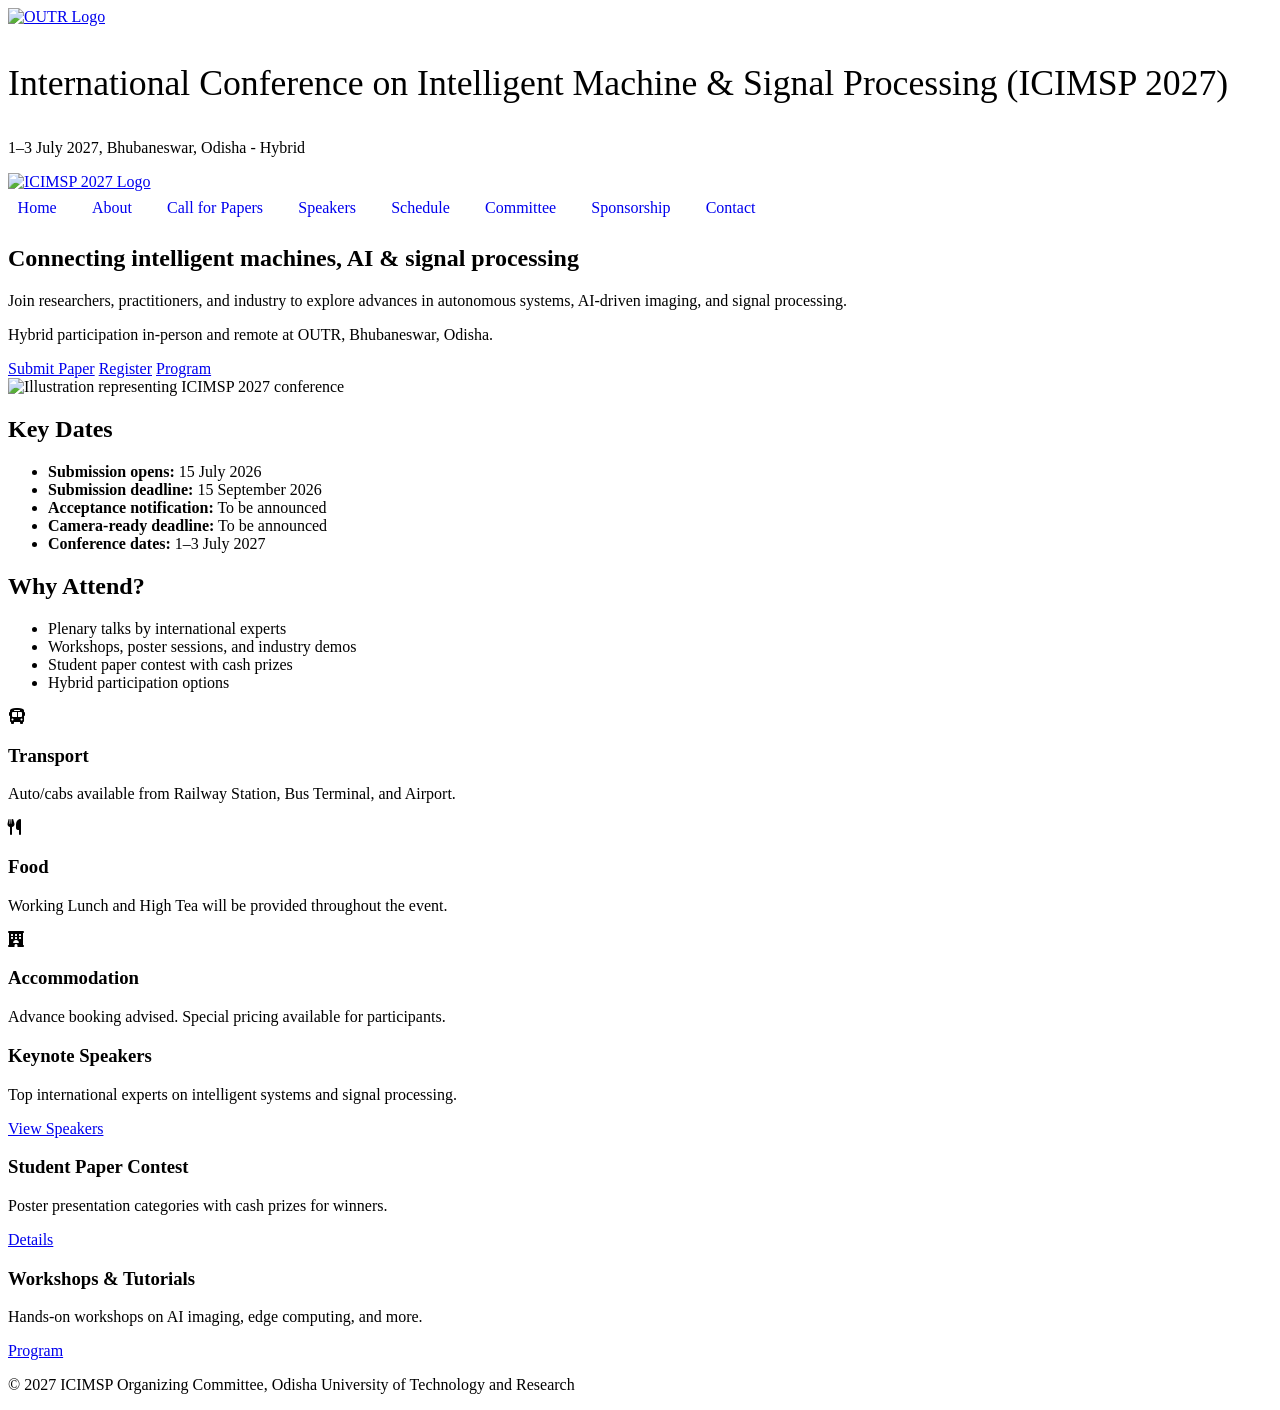
==== index.html @ 488ee4b3 "initial page" ====
<!DOCTYPE html>
<html lang="en">
<head>
<meta charset="utf-8" />
<meta name="viewport" content="width=device-width, initial-scale=1" />
<title>ICIMSP 2027 - International Conference on Intelligent Machine & Signal Processing</title>
<link rel="stylesheet" href="css/main.css" />
<link rel="stylesheet" href="https://cdnjs.cloudflare.com/ajax/libs/font-awesome/6.5.0/css/all.min.css" />

<!-- Small dropdown styles so the Committee menu shows Organizing / Advisory links -->
<style>
/* Basic dropdown nav — move to main.css if you prefer */
.main-nav { list-style: none; margin: 0; padding: 0; display: flex; gap: 1rem; align-items: center; }
.main-nav li { position: relative; }
.main-nav a { text-decoration: none; padding: 0.5rem 0.6rem; display: inline-block; }

.main-nav .dropdown > a::after {
  content: " ▾";
  font-size: 0.9em;
  margin-left: 0.25rem;
}

/* hide submenu by default */
.main-nav .submenu {
  display: none;
  position: absolute;
  left: 0;
  top: calc(100% + 0.2rem);
  background: white;
  border: 1px solid #ddd;
  list-style: none;
  padding: 0.4rem 0;
  min-width: 220px;
  box-shadow: 0 6px 18px rgba(0,0,0,0.06);
  z-index: 10;
}

/* submenu items */
.main-nav .submenu li a {
  display: block;
  padding: 0.45rem 0.8rem;
  white-space: nowrap;
}

/* show submenu on hover/focus */
.main-nav .dropdown:hover .submenu,
.main-nav .dropdown:focus-within .submenu {
  display: block;
}

/* small mobile friendly tweak: allow submenu to flow in document if viewport too narrow */
@media (max-width: 700px) {
  .main-nav { flex-direction: column; align-items: stretch; }
  .main-nav .submenu { position: static; border: none; box-shadow: none; }
}
</style>
</head>
<body>
<header>
  <div class="header-inner">
    <div class="logo-left">
      <a href="index.html" aria-label="OUTR home">
        <img src="images/outr-logo.png" alt="OUTR Logo" class="logo-large" />
      </a>
    </div>
    <div class="header-center">
      
      <p style="font-size:2.23rem;font-weight:500;">International Conference on Intelligent Machine & Signal Processing (ICIMSP 2027) </p>
      <p>1–3 July 2027, Bhubaneswar, Odisha - Hybrid</p>
    </div>
    <div class="logo-right">
      <a href="index.html" aria-label="ICIMSP 2027 home">
        <img src="images/ICIMSP.png" alt="ICIMSP 2027 Logo" class="logo-large" />
      </a>
    </div>
  </div>


  <nav aria-label="Main navigation">
    <ul class="main-nav">
      <li><a href="index.html">Home</a></li>
      <li><a href="about.html">About</a></li>
      <li><a href="call-for-papers.html">Call for Papers</a></li>
      <li><a href="speakers.html">Speakers</a></li>
      <li><a href="schedule.html">Schedule</a></li>
      <li><a href="committee.html">Committee</a></li>
      <li><a href="sponsorship.html">Sponsorship</a></li>
      <li><a href="contact.html">Contact</a></li>
    </ul>
  </nav>
</header>

<main>
  <!-- Hero section is efficiently spaced and matches CSS proportions -->
  <section class="hero" aria-label="Introduction">
    <div class="container">
      <div class="hero-text">
        <h2>Connecting intelligent machines, AI & signal processing</h2>
        <p>Join researchers, practitioners, and industry to explore advances in autonomous systems, AI-driven imaging, and signal processing.</p>
        <p>Hybrid participation in-person and remote at OUTR, Bhubaneswar, Odisha.</p>
        <div class="hero-buttons">
          <a href="call-for-papers.html" class="btn">Submit Paper</a>
          <a href="registration.html" class="btn secondary">Register</a>
          <a href="schedule.html" class="btn tertiary">Program</a>
        </div>
      </div>
      <div class="hero-image" aria-hidden="true">
        <img src="images/hero-figure.png" alt="Illustration representing ICIMSP 2027 conference" style="max-width:340px;" />
      </div>
    </div>
  </section>

  <!-- Key dates and reasons, optimized for new grid and container -->
  <section class="key-dates" aria-label="Key dates and reasons to attend">
    <div class="container grid-two-columns">
      <div>
        <h2>Key Dates</h2>
        <ul>
          <li><strong>Submission opens:</strong> 15 July 2026</li>
          <li><strong>Submission deadline:</strong> 15 September 2026</li>
          <li><strong>Acceptance notification:</strong> To be announced</li>
          <li><strong>Camera-ready deadline:</strong> To be announced</li>
          <li><strong>Conference dates:</strong> 1–3 July 2027</li>
        </ul>
      </div>
      <div>
        <h2>Why Attend?</h2>
        <ul>
          <li>Plenary talks by international experts</li>
          <li>Workshops, poster sessions, and industry demos</li>
          <li>Student paper contest with cash prizes</li>
          <li>Hybrid participation options</li>
        </ul>
      </div>
    </div>
  </section>

  <!-- Venue info now more compact with grid-four-cards -->
  <section class="venue-info" aria-label="Visitor information and venue">
    <div class="container grid-three-cards">
      <article class="info-card">
        <i class="fas fa-bus" aria-hidden="true"></i>
        <h3>Transport</h3>
        <p>Auto/cabs available from Railway Station, Bus Terminal, and Airport.</p>
      </article>
      <article class="info-card">
        <i class="fas fa-utensils" aria-hidden="true"></i>
        <h3>Food</h3>
        <p>Working Lunch and High Tea will be provided throughout the event.</p>
      </article>
      <article class="info-card">
        <i class="fas fa-hotel" aria-hidden="true"></i>
        <h3>Accommodation</h3>
        <p>Advance booking advised. Special pricing available for participants.</p>
      </article>
    </div>
  </section>

  <!-- Featured highlights with adjusted grid and card content -->
  <section class="featured" aria-label="Featured highlights">
    <div class="container grid-three-cards">
      <article class="card">
        <h3>Keynote Speakers</h3>
        <p>Top international experts on intelligent systems and signal processing.</p>
        <a href="speakers.html">View Speakers</a>
      </article>
      <article class="card">
        <h3>Student Paper Contest</h3>
        <p>Poster presentation categories with cash prizes for winners.</p>
        <a href="call-for-papers.html">Details</a>
      </article>
      <article class="card">
        <h3>Workshops & Tutorials</h3>
        <p>Hands-on workshops on AI imaging, edge computing, and more.</p>
        <a href="schedule.html">Program</a>
      </article>
    </div>
  </section>
</main>

<footer>
  <p>© 2027 ICIMSP Organizing Committee, Odisha University of Technology and Research</p>
</footer>
</body>
</html>
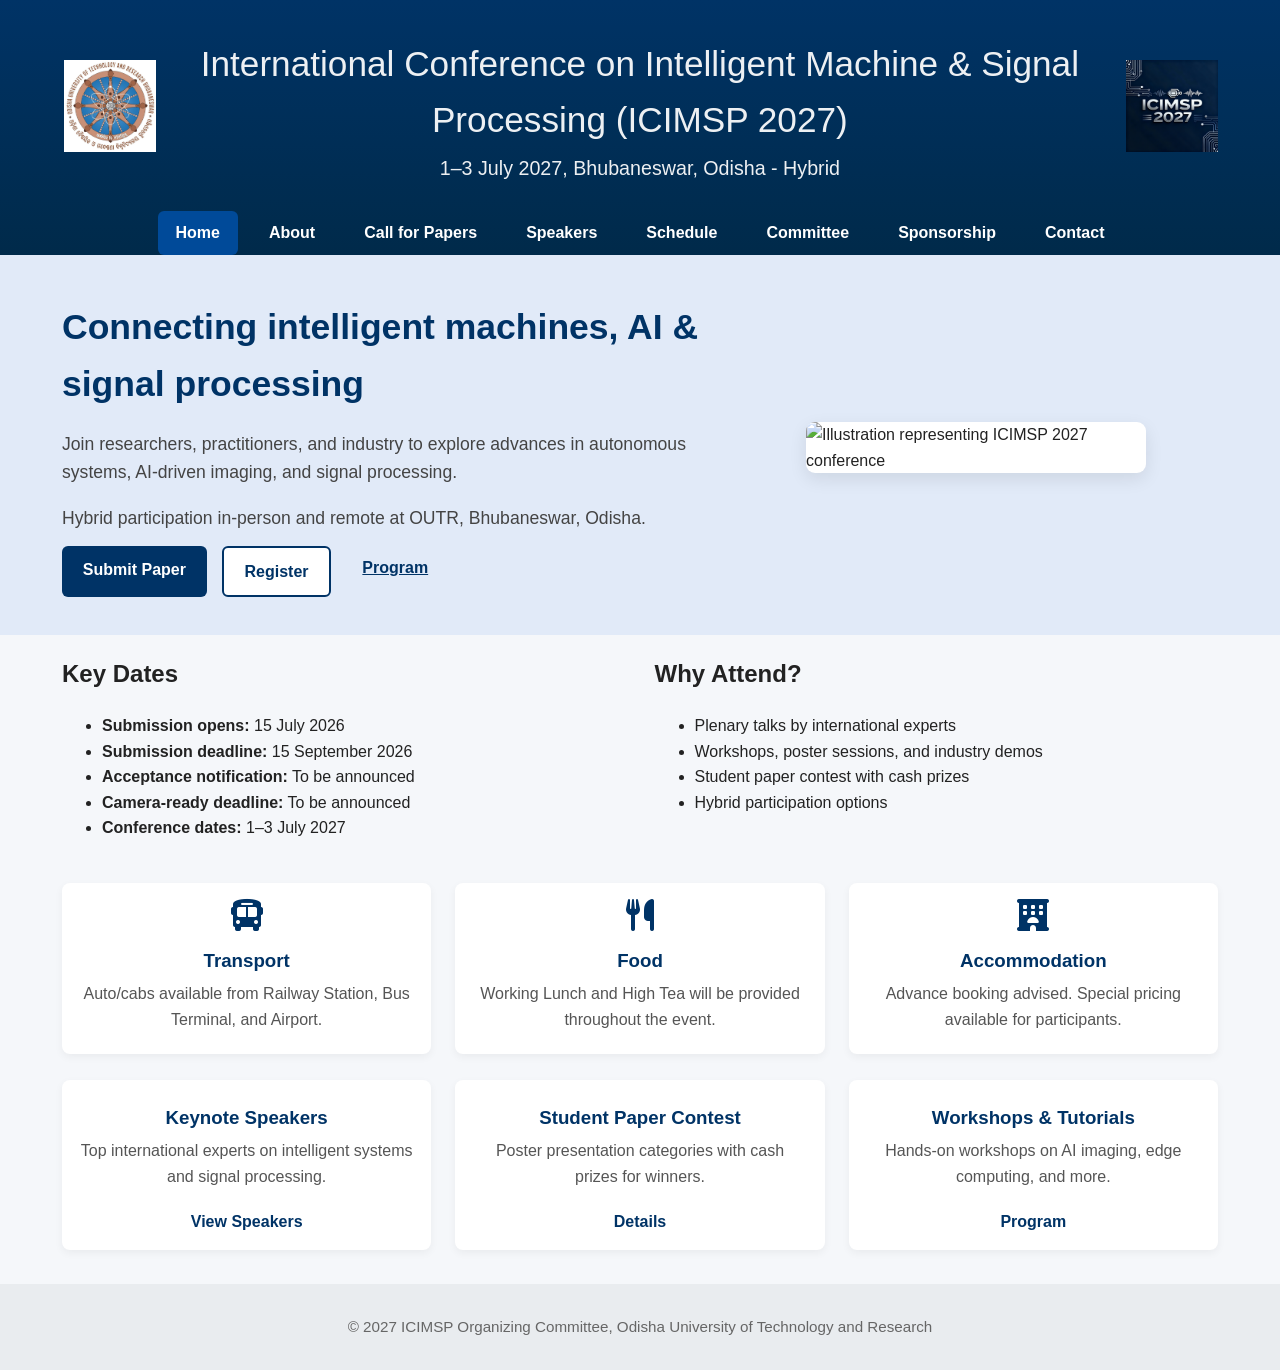
==== commit aecfa255: "Add files via upload" ====
--- a/index.html
+++ b/index.html
@@ -6,54 +6,6 @@
 <title>ICIMSP 2027 - International Conference on Intelligent Machine & Signal Processing</title>
 <link rel="stylesheet" href="css/main.css" />
 <link rel="stylesheet" href="https://cdnjs.cloudflare.com/ajax/libs/font-awesome/6.5.0/css/all.min.css" />
-
-<!-- Small dropdown styles so the Committee menu shows Organizing / Advisory links -->
-<style>
-/* Basic dropdown nav — move to main.css if you prefer */
-.main-nav { list-style: none; margin: 0; padding: 0; display: flex; gap: 1rem; align-items: center; }
-.main-nav li { position: relative; }
-.main-nav a { text-decoration: none; padding: 0.5rem 0.6rem; display: inline-block; }
-
-.main-nav .dropdown > a::after {
-  content: " ▾";
-  font-size: 0.9em;
-  margin-left: 0.25rem;
-}
-
-/* hide submenu by default */
-.main-nav .submenu {
-  display: none;
-  position: absolute;
-  left: 0;
-  top: calc(100% + 0.2rem);
-  background: white;
-  border: 1px solid #ddd;
-  list-style: none;
-  padding: 0.4rem 0;
-  min-width: 220px;
-  box-shadow: 0 6px 18px rgba(0,0,0,0.06);
-  z-index: 10;
-}
-
-/* submenu items */
-.main-nav .submenu li a {
-  display: block;
-  padding: 0.45rem 0.8rem;
-  white-space: nowrap;
-}
-
-/* show submenu on hover/focus */
-.main-nav .dropdown:hover .submenu,
-.main-nav .dropdown:focus-within .submenu {
-  display: block;
-}
-
-/* small mobile friendly tweak: allow submenu to flow in document if viewport too narrow */
-@media (max-width: 700px) {
-  .main-nav { flex-direction: column; align-items: stretch; }
-  .main-nav .submenu { position: static; border: none; box-shadow: none; }
-}
-</style>
 </head>
 <body>
 <header>
@@ -64,8 +16,9 @@
       </a>
     </div>
     <div class="header-center">
-      
-      <p style="font-size:2.23rem;font-weight:500;">International Conference on Intelligent Machine & Signal Processing (ICIMSP 2027) </p>
+      <p style="font-size:2.2rem;font-weight:500;">
+        International Conference on Intelligent Machine & Signal Processing (ICIMSP 2027)
+      </p>
       <p>1–3 July 2027, Bhubaneswar, Odisha - Hybrid</p>
     </div>
     <div class="logo-right">
@@ -75,10 +28,9 @@
     </div>
   </div>
 
-
   <nav aria-label="Main navigation">
     <ul class="main-nav">
-      <li><a href="index.html">Home</a></li>
+      <li><a href="index.html" class="active">Home</a></li>
       <li><a href="about.html">About</a></li>
       <li><a href="call-for-papers.html">Call for Papers</a></li>
       <li><a href="speakers.html">Speakers</a></li>
@@ -91,13 +43,17 @@
 </header>
 
 <main>
-  <!-- Hero section is efficiently spaced and matches CSS proportions -->
   <section class="hero" aria-label="Introduction">
     <div class="container">
       <div class="hero-text">
-        <h2>Connecting intelligent machines, AI & signal processing</h2>
-        <p>Join researchers, practitioners, and industry to explore advances in autonomous systems, AI-driven imaging, and signal processing.</p>
-        <p>Hybrid participation in-person and remote at OUTR, Bhubaneswar, Odisha.</p>
+        <h2>Connecting intelligent machines, AI &amp; signal processing</h2>  <!-- Changed to h2 -->
+        <p>
+          Join researchers, practitioners, and industry to explore advances in autonomous systems,
+          AI-driven imaging, and signal processing.
+        </p>
+        <p>
+          Hybrid participation in-person and remote at OUTR, Bhubaneswar, Odisha.
+        </p>
         <div class="hero-buttons">
           <a href="call-for-papers.html" class="btn">Submit Paper</a>
           <a href="registration.html" class="btn secondary">Register</a>
@@ -105,12 +61,11 @@
         </div>
       </div>
       <div class="hero-image" aria-hidden="true">
-        <img src="images/hero-figure.png" alt="Illustration representing ICIMSP 2027 conference" style="max-width:340px;" />
+        <img src="images/hero-figure.png" alt="Illustration representing ICIMSP 2027 conference" />
       </div>
     </div>
   </section>
 
-  <!-- Key dates and reasons, optimized for new grid and container -->
   <section class="key-dates" aria-label="Key dates and reasons to attend">
     <div class="container grid-two-columns">
       <div>
@@ -135,7 +90,6 @@
     </div>
   </section>
 
-  <!-- Venue info now more compact with grid-four-cards -->
   <section class="venue-info" aria-label="Visitor information and venue">
     <div class="container grid-three-cards">
       <article class="info-card">
@@ -156,7 +110,6 @@
     </div>
   </section>
 
-  <!-- Featured highlights with adjusted grid and card content -->
   <section class="featured" aria-label="Featured highlights">
     <div class="container grid-three-cards">
       <article class="card">
@@ -170,7 +123,7 @@
         <a href="call-for-papers.html">Details</a>
       </article>
       <article class="card">
-        <h3>Workshops & Tutorials</h3>
+        <h3>Workshops &amp; Tutorials</h3>
         <p>Hands-on workshops on AI imaging, edge computing, and more.</p>
         <a href="schedule.html">Program</a>
       </article>
@@ -179,7 +132,7 @@
 </main>
 
 <footer>
-  <p>© 2027 ICIMSP Organizing Committee, Odisha University of Technology and Research</p>
+  <p>&copy; 2027 ICIMSP Organizing Committee, Odisha University of Technology and Research</p>
 </footer>
 </body>
-</html>
+</html>
--- a/css/main.css
+++ b/css/main.css
@@ -0,0 +1,511 @@
+/* ========================================================
+   ICIMSP 2027 - Conference Website Responsive CSS
+======================================================== */
+
+/* ---------- Reset & Base Styles ---------- */
+*,
+*::before,
+*::after { box-sizing: border-box; }
+
+html, body {
+  height: 100%;
+  margin: 0;
+  font-family: -apple-system, BlinkMacSystemFont, "Segoe UI", Roboto, "Helvetica Neue", Arial, sans-serif;
+  background: #f5f7fa;
+  color: #222;
+  line-height: 1.6;
+  font-size: 16px;
+}
+
+/* Full width containers for main sections */
+body > header, .hero, body > footer {
+  width: 100vw;
+  margin-left: calc(-50vw + 50%);
+  margin-right: calc(-50vw + 50%);
+}
+
+/* ---------- Utility Container ---------- */
+.container {
+  width: 100%;
+  max-width: 1200px;
+  margin: 0 auto;
+  padding: 0 22px;
+  box-sizing: border-box;
+}
+
+/* ---------- Header & Navigation ---------- */
+header {
+  background: linear-gradient(180deg, #003366, #002a4a);
+  color: #fff;
+  padding: 24px 0 0 0;
+  box-shadow: 0 2px 8px rgba(0,0,0,0.08);
+  text-align: center;
+}
+.header-inner {
+  display: flex;
+  justify-content: space-between;
+  align-items: center;
+  flex-wrap: wrap;
+  max-width: 1200px;
+  margin: 0 auto;
+  padding: 0 22px;
+}
+.logo-left img.logo-large { height: 92px; margin-left: 2px; }
+.logo-right img.logo-large { height: 92px; margin-left: 2px; }
+.header-center { flex: 2 1 340px; min-width: 330px; padding: 8px 0; }
+.header-center h1 {
+  margin: 0 0 2px 0;
+  font-size: 2.1rem;
+  font-weight: 700;
+  letter-spacing: 1.2px;
+}
+.header-center p {
+  font-size: 1.23rem;
+  font-weight: 500;
+  margin: 4px 0;
+  opacity: 0.93;
+}
+
+/* ---------- Navigation Menu ---------- */
+nav[aria-label="Main navigation"] { margin-top: 15px; }
+.main-nav {
+  display: flex;
+  justify-content: center;
+  list-style: none;
+  gap: 13px;
+  margin: 0;
+  padding: 0;
+  flex-wrap: wrap;
+}
+.main-nav a {
+  color: #fff;
+  background: transparent;
+  text-decoration: none;
+  font-weight: 600;
+  padding: 9px 18px;
+  border-radius: 6px;
+  display: inline-block;
+  transition: background 0.2s, color 0.2s;
+}
+.main-nav a.active, .main-nav a:hover, .main-nav a:focus {
+  background: #004a99;
+  outline: none;
+}
+
+/* ---------- Dropdown / Submenu Styles (for Committee menu) ---------- */
+/* Mark dropdown parent */
+.main-nav .dropdown { position: relative; }
+
+/* Add caret indicator for dropdown parents */
+.main-nav .dropdown > a::after {
+  content: " ▾";
+  font-size: 0.9em;
+  margin-left: 0.25rem;
+}
+
+/* Submenu container */
+.main-nav .submenu {
+  display: none;
+  position: absolute;
+  left: 0;
+  top: calc(100% + 0.2rem);
+  background: #ffffff;
+  border: 1px solid #ddd;
+  list-style: none;
+  padding: 0.25rem 0;
+  min-width: 220px;
+  box-shadow: 0 6px 18px rgba(0,0,0,0.06);
+  z-index: 10;
+  border-radius: 6px;
+}
+
+/* Submenu items */
+.main-nav .submenu li { margin: 0; }
+.main-nav .submenu li a {
+  display: block;
+  padding: 0.45rem 0.8rem;
+  white-space: nowrap;
+  color: #003366;
+  font-weight: 600;
+  background: transparent;
+  text-decoration: none;
+}
+
+/* Hover / focus states for submenu links */
+.main-nav .submenu li a:hover,
+.main-nav .submenu li a:focus {
+  background: #f1f7ff;
+  outline: none;
+}
+
+/* Show submenu on hover/focus for desktop */
+.main-nav .dropdown:hover .submenu,
+.main-nav .dropdown:focus-within .submenu {
+  display: block;
+}
+
+/* Ensure keyboard users can see focus */
+.main-nav .dropdown:focus-within > a {
+  background: #004a99;
+}
+
+/* Mobile / narrow screens: let submenu flow in-document */
+@media (max-width: 700px) {
+  .main-nav { flex-direction: column; align-items: stretch; }
+  .main-nav .submenu {
+    position: static;
+    border: none;
+    box-shadow: none;
+    display: none; /* keep collapsed by default on small screen */
+    padding-left: 1rem;
+  }
+  /* Simple reveal when parent has .open (JS can toggle this), fallback for keyboard: show on focus-within */
+  .main-nav .dropdown.open .submenu,
+  .main-nav .dropdown:focus-within .submenu {
+    display: block;
+  }
+  /* make submenu links match nav style on mobile */
+  .main-nav .submenu li a {
+    color: #fff;
+    padding-left: 1.6rem;
+    background: transparent;
+    font-weight: 600;
+  }
+  .main-nav .submenu li a:hover,
+  .main-nav .submenu li a:focus {
+    background: rgba(255,255,255,0.06);
+  }
+}
+
+/* ---------- Hero Section ---------- */
+.hero {
+  background: #e1eaf8;
+  padding: 44px 0 38px 0;
+}
+.hero .container {
+  display: flex;
+  flex-wrap: wrap;
+  gap: 28px;
+  align-items: center;
+  justify-content: space-between;
+}
+.hero-text { flex: 1 1 410px; min-width: 300px; }
+.hero-text h2 {
+  font-size: 2.22rem;
+  color: #003366;
+  margin: 0 0 14px 0;
+  font-weight: 700;
+}
+.hero-text p { font-size: 1.10rem; color: #444; margin-bottom: 0.9rem; }
+.hero-buttons { display: flex; gap: 15px; margin-top: 10px; }
+.btn {
+  background: #003366;
+  color: #fff;
+  border: none;
+  border-radius: 6px;
+  padding: 0.65rem 1.3rem;
+  font-weight: 600;
+  font-size: 1rem;
+  cursor: pointer;
+  text-align: center;
+  text-decoration: none;
+  transition: background 0.2s;
+}
+.btn.secondary { background: #fff; color: #003366; border: 2px solid #003366; }
+.btn.tertiary { background: transparent; color: #003366; border: none; text-decoration: underline; font-size: 1rem; padding: 0.56rem 1rem; }
+
+/* ---------- Hero Image ---------- */
+.hero-image {
+  flex: 1 1 250px;
+  min-width: 200px;
+  display: flex;
+  align-items: center;
+  justify-content: center;
+}
+.hero-image img {
+  max-width: 340px;
+  border-radius: 9px;
+  box-shadow: 0 6px 18px rgba(0,0,0,0.09);
+  background: #fff;
+  padding: 0;
+}
+
+/* ---------- Section Grids ---------- */
+.grid-two-columns, .key-dates .container {
+  display: grid;
+  grid-template-columns: repeat(auto-fit, minmax(260px, 1fr));
+  gap: 29px;
+}
+.grid-three-cards {
+  display: grid;
+  grid-template-columns: repeat(auto-fit, minmax(210px, 1fr));
+  gap: 24px;
+  margin-top: 26px;
+}
+.grid-four-cards {
+  display: grid;
+  grid-template-columns: repeat(auto-fit, minmax(170px, 1fr));
+  gap: 17px;
+  margin: 1.4rem 0;
+}
+
+/* ---------- Cards & Info Blocks ---------- */
+.card, .info-card {
+  background: #fff;
+  border-radius: 8px;
+  padding: 1rem 1.1rem;
+  box-shadow: 0 3px 8px rgba(0,0,0,0.05);
+  text-align: center;
+}
+.info-card i { font-size: 2rem; color: #003366; margin-bottom: 0.5rem; }
+.card h3, .info-card h3 { margin: 0.45rem 0 0.34rem 0; color: #003366; font-weight: 700; }
+.card p, .info-card p { margin: 0.32rem 0 0.32rem 0; font-size: 1rem; color: #555; }
+.card a { color: #003366; font-weight: 600; text-decoration: none; margin-top: 14px; display: inline-block; transition: color 0.2s; }
+.card a:hover, .card a:focus { text-decoration: underline; outline: none; }
+
+/* ---------- Schedule Table ---------- */
+.schedule-table {
+  width: 100%;
+  border-collapse: collapse;
+  margin-top: 10px;
+}
+.schedule-table th, .schedule-table td {
+  padding: 8px 10px;
+  border-bottom: 1px solid #eee;
+  vertical-align: top;
+  text-align: left;
+}
+.schedule-table th { background: #f7fafc; color: #003057; font-weight: 700; }
+
+/* ---------- Schedule Tabs ---------- */
+.schedule-controls {
+  display: flex;
+  gap: 13px;
+  align-items: center;
+  flex-wrap: wrap;
+  margin-bottom: 11px;
+}
+.tab-btn {
+  background: #fff;
+  border: 1px solid #d7dbe0;
+  padding: 7px 14px;
+  border-radius: 8px;
+  cursor: pointer;
+  font-weight: 600;
+  transition: background 0.2s, border-color 0.2s;
+}
+.tab-btn[aria-selected="true"] {
+  background: #003366;
+  color: #fff;
+  border-color: #003366;
+}
+
+/* ---------- About Page Layout ---------- */
+.about-layout {
+  display: grid;
+  grid-template-columns: 155px 1fr;
+  gap: 15px;
+  margin: 1.3rem 0;
+  align-items: start;
+}
+@media (max-width: 700px) {
+  .about-layout { grid-template-columns: 1fr; gap: 12px; }
+}
+.about-aside {
+  background: #fff;
+  border-radius: 8px;
+  box-shadow: 0 2px 7px rgba(0,0,0,0.07);
+  padding: 0.55rem 0.36rem;
+  text-align: center;
+}
+.about-aside img {
+  width: 68px;
+  height: auto;
+  border-radius: 8px;
+  margin-bottom: 0.5rem;
+  box-shadow: 0 1px 4px rgba(0,0,0,0.06);
+}
+.quick-facts h3 { font-size: 1.05rem; margin-bottom: 0.43rem; }
+.quick-facts ul {
+  list-style-type: none;
+  padding: 0;
+  margin: 0;
+}
+.quick-facts ul li { margin: 0.05em 0; font-size: 0.96rem; }
+.about-aside figure img {
+  width: 100%;
+  border-radius: 8px;
+  margin-bottom: 0.46rem;
+}
+.about-aside figcaption {
+  font-size: 0.81rem;
+  color: #555;
+  margin-bottom: 0.33rem;
+}
+.about-main section, .about-main h2, .about-main h3 {
+  margin-bottom: 0.8rem;
+}
+.conference-topics { margin-top: 0.95rem; }
+
+/* ---------- Forms ---------- */
+form { display: flex; flex-direction: column; gap: 1rem; }
+label { font-weight: 600; }
+input[type="text"], input[type="email"], textarea {
+  font-size: 1rem; padding: 7px 10px; border: 1px solid #bbb; border-radius: 6px; resize: vertical;
+}
+textarea { min-height: 90px; }
+input[type="text"]:focus, input[type="email"]:focus, textarea:focus {
+  outline: none; border-color: #003366; box-shadow: 0 0 5px rgba(0,51,102,0.21);
+}
+button[type="submit"] { max-width: 160px; cursor: pointer; }
+
+/* ---------- Footer ---------- */
+footer {
+  text-align: center;
+  padding: 1rem 7px;
+  font-size: 0.95rem;
+  color: #666;
+  background: #e9ecef;
+  margin-top: 2.1rem;
+}
+
+/* ---------- Responsive Adjustments ---------- */
+@media (max-width: 1250px) {
+  .header-inner, .container { padding-left: 8px; padding-right: 8px; }
+  .about-layout { grid-template-columns: 1fr; }
+}
+@media (max-width: 760px) {
+  .header-inner { flex-direction: column; text-align: center; gap: 11px; }
+  .hero .container { flex-direction: column; align-items: stretch; gap: 14px; }
+  .main-nav { gap: 5px; }
+  .about-layout, .grid-two-columns, .grid-three-cards, .grid-four-cards {
+    grid-template-columns: 1fr; gap: 12px;
+  }
+}
+@media (max-width: 480px) {
+  .main-nav a { padding: 5px 7px; font-size: 0.89rem; }
+  .header-center h1 { font-size: 1.09rem; }
+}
+
+/* ---------- committee-grid ---------- */
+
+.committee-grid {
+  display: grid;
+  grid-template-columns: repeat(3, 1fr);
+  gap: 28px;
+  margin: 2rem 0;
+}
+.committee-col ul {
+  margin: 0 0 2rem 0;
+  padding-left: 1.2em;
+}
+.committee-col h2 {
+  font-size: 1.07rem;
+  color: #004a99;
+  margin: 1.2em 0 0.5em 0;
+}
+@media (max-width: 900px) {
+  .committee-grid {
+    grid-template-columns: 1fr;
+    gap: 20px;
+  }
+}
+
+/* ---------- contact-grid  ---------- */
+.contact-grid {
+  display: grid;
+  grid-template-columns: repeat(3, 1fr);
+  gap: 28px;
+  margin: 2rem 0;
+}
+.contact-col {
+  background: #fff;
+  border-radius: 8px;
+  padding: 1.2rem 1rem;
+  box-shadow: 0 2px 10px rgba(0,0,0,0.05);
+}
+
+.contact-col ul {
+  padding-left: 1em;
+  margin-bottom: 1.2rem;
+}
+.contact-col h2 {
+  font-size: 1.1rem;
+  color: #003366;
+  margin: 1.2em 0 0.7em 0;
+}
+@media (max-width: 900px) {
+  .contact-grid { grid-template-columns: 1fr; gap: 16px; }
+}
+.map-responsive iframe {
+  width: 100%;
+  min-height: 160px;
+  border: 0;
+  border-radius: 8px;
+}
+
+
+ /* ---------- speaker grid ---------- */
+.card-grid {
+  display: grid;
+  grid-template-columns: repeat(3, 1fr);
+  gap: 24px;
+}
+@media (max-width: 900px) {
+  .card-grid { grid-template-columns: 1fr; gap: 18px; }
+}
+.card img {
+  width: 100%;
+  max-height: 210px;
+  object-fit: cover;
+  border-radius: 8px;
+}
+
+/* ---------- Conference Tracks grid ---------- */
+.cfp-grid {
+  display: grid;
+  grid-template-columns: repeat(3, 1fr);
+  gap: 28px;
+  margin-bottom: 2.3rem;
+}
+.cfp-col {
+  min-width: 0;
+  background: #fff;
+  border-radius: 8px;
+  padding: 0.9rem 0.7rem;
+  box-shadow: 0 2px 8px rgba(0,0,0,0.05);
+}
+.cfp-col .card, .cfp-col .form-card {
+  margin-bottom: 18px;
+}
+.cfp-col details {
+  margin-bottom: 9px;
+}
+@media (max-width: 900px) {
+  .cfp-grid { grid-template-columns: 1fr; gap: 20px; }
+}
+/* Committee photo cards */
+.committee-card {
+  display: flex;
+  align-items: flex-start;
+  gap: 14px;
+  margin-bottom: 14px;
+}
+
+.committee-card img {
+  width: 85px;
+  height: 95px;
+  object-fit: cover;
+  border-radius: 6px;
+  background: #ddd;
+}
+
+.committee-card .info {
+  flex: 1;
+  font-size: 0.97rem;
+}
+
+.committee-card .info strong {
+  color: #003366;
+  font-size: 1rem;
+}
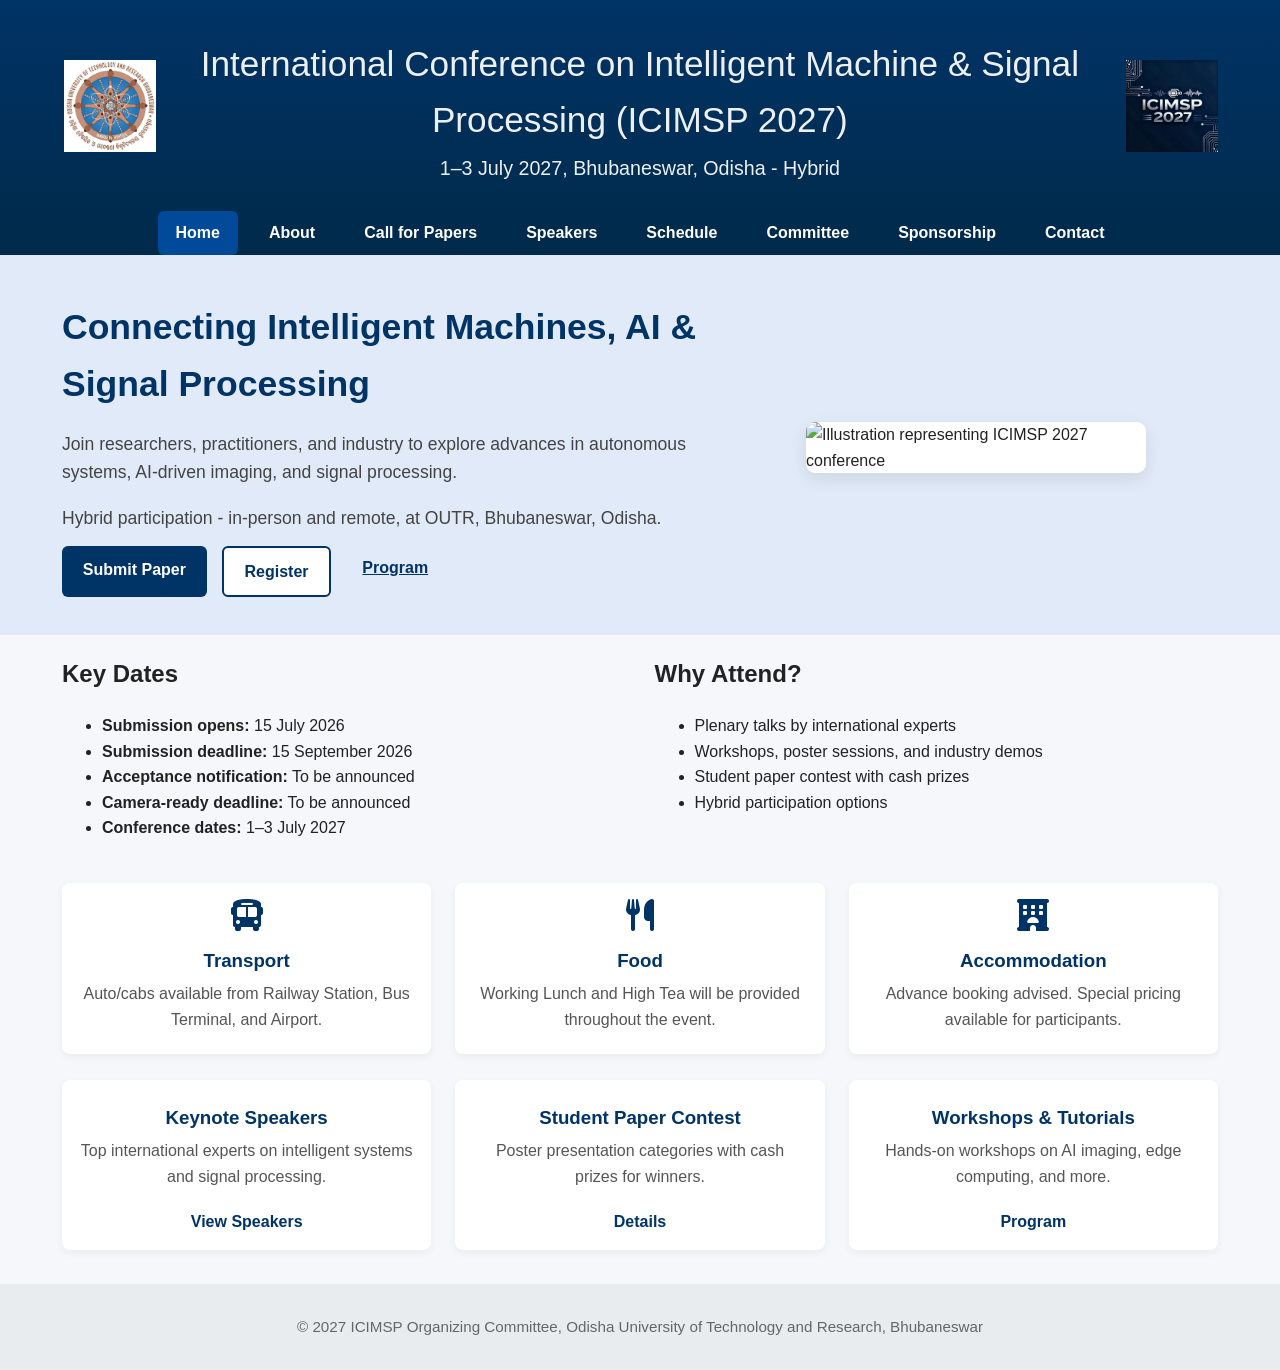
==== commit 461fd170: "Add files via upload" ====
--- a/index.html
+++ b/index.html
@@ -46,13 +46,13 @@
   <section class="hero" aria-label="Introduction">
     <div class="container">
       <div class="hero-text">
-        <h2>Connecting intelligent machines, AI &amp; signal processing</h2>  <!-- Changed to h2 -->
+        <h2>Connecting Intelligent Machines, AI &amp; Signal Processing</h2>  <!-- Changed to h2 -->
         <p>
           Join researchers, practitioners, and industry to explore advances in autonomous systems,
           AI-driven imaging, and signal processing.
         </p>
         <p>
-          Hybrid participation in-person and remote at OUTR, Bhubaneswar, Odisha.
+          Hybrid participation - in-person and remote, at OUTR, Bhubaneswar, Odisha.
         </p>
         <div class="hero-buttons">
           <a href="call-for-papers.html" class="btn">Submit Paper</a>
@@ -132,7 +132,7 @@
 </main>
 
 <footer>
-  <p>&copy; 2027 ICIMSP Organizing Committee, Odisha University of Technology and Research</p>
+  <p>&copy; 2027 ICIMSP Organizing Committee, Odisha University of Technology and Research, Bhubaneswar</p>
 </footer>
 </body>
 </html>
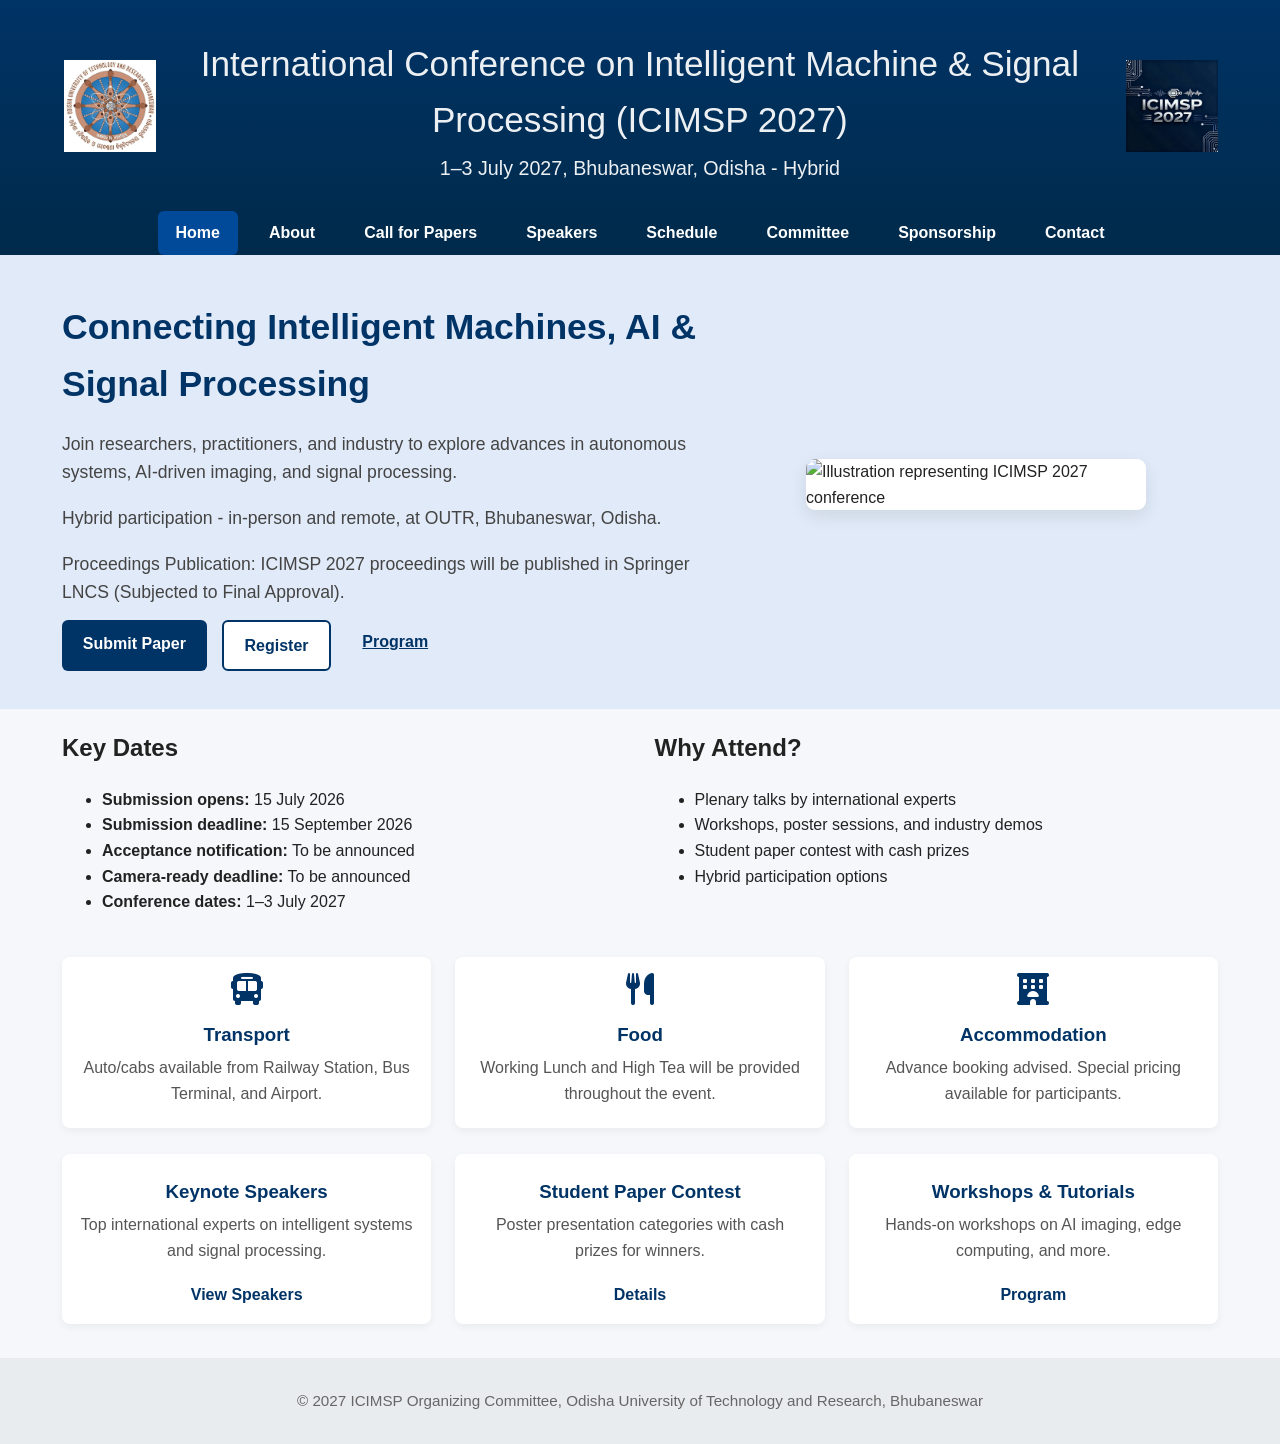
==== commit 58a74970: "Add files via upload" ====
--- a/index.html
+++ b/index.html
@@ -52,7 +52,8 @@
           AI-driven imaging, and signal processing.
         </p>
         <p>
-          Hybrid participation - in-person and remote, at OUTR, Bhubaneswar, Odisha.
+          Hybrid participation - in-person and remote, at OUTR, Bhubaneswar, Odisha.        </p>
+        <p> Proceedings Publication: ICIMSP 2027 proceedings will be published in Springer LNCS (Subjected to Final Approval).
         </p>
         <div class="hero-buttons">
           <a href="call-for-papers.html" class="btn">Submit Paper</a>
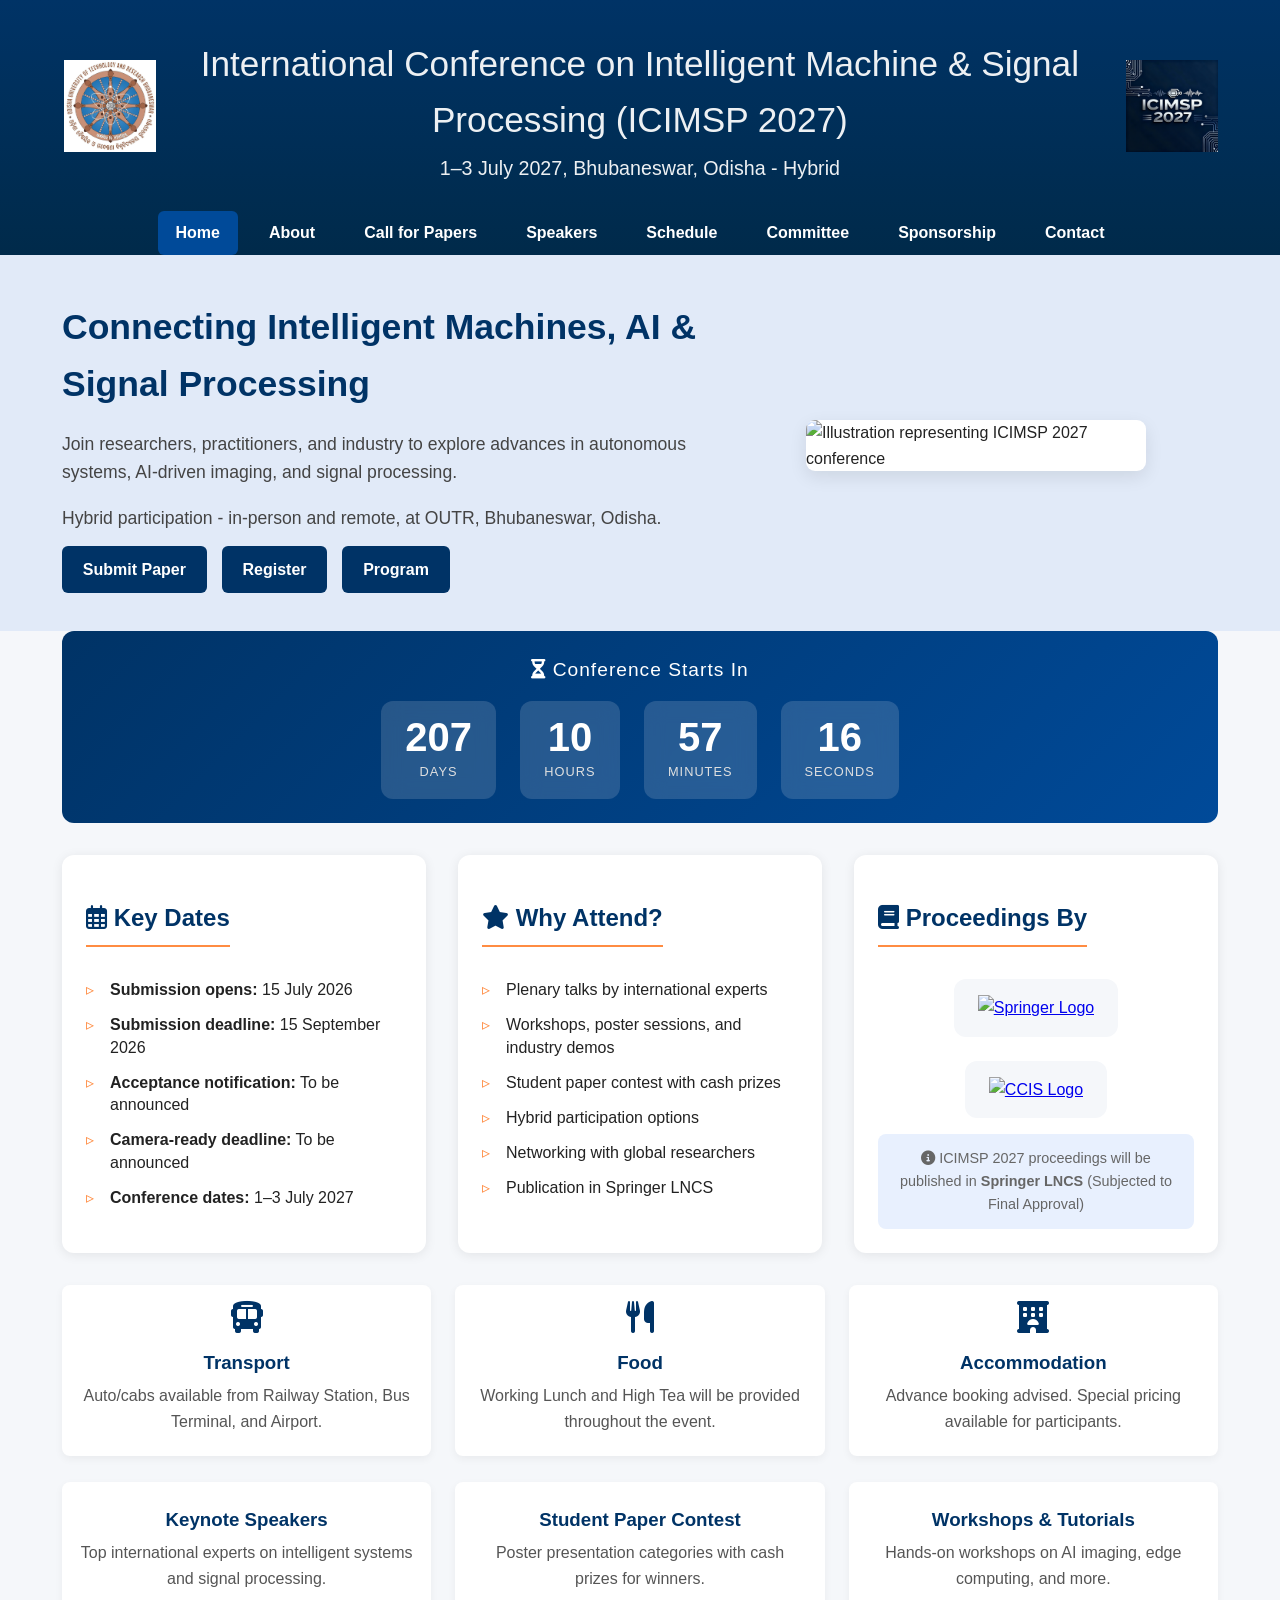
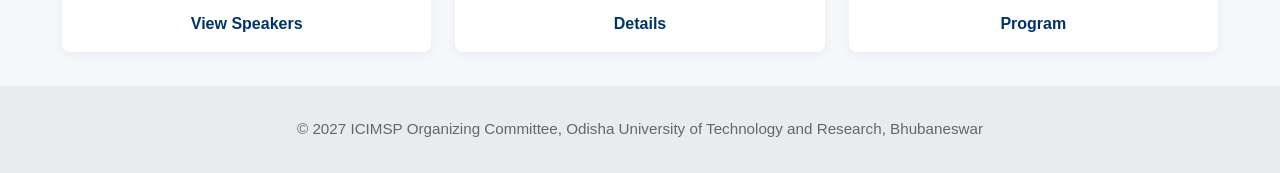
==== commit 4347c561: "Add files via upload" ====
--- a/index.html
+++ b/index.html
@@ -6,6 +6,202 @@
 <title>ICIMSP 2027 - International Conference on Intelligent Machine & Signal Processing</title>
 <link rel="stylesheet" href="css/main.css" />
 <link rel="stylesheet" href="https://cdnjs.cloudflare.com/ajax/libs/font-awesome/6.5.0/css/all.min.css" />
+<style>
+  /* Countdown Timer Styles */
+  .countdown-container {
+    background: linear-gradient(135deg, #003366, #004a99);
+    padding: 1.5rem;
+    border-radius: 12px;
+    text-align: center;
+    margin-bottom: 2rem;
+  }
+  
+  .countdown-title {
+    color: #fff;
+    font-size: 1.2rem;
+    margin-bottom: 1rem;
+    letter-spacing: 1px;
+  }
+  
+  .countdown-timer {
+    display: flex;
+    justify-content: center;
+    gap: 1.5rem;
+    flex-wrap: wrap;
+  }
+  
+  .countdown-item {
+    background: rgba(255, 255, 255, 0.15);
+    backdrop-filter: blur(10px);
+    padding: 1rem 1.5rem;
+    border-radius: 12px;
+    min-width: 100px;
+    text-align: center;
+  }
+  
+  .countdown-number {
+    font-size: 2.5rem;
+    font-weight: 700;
+    color: #fff;
+    line-height: 1;
+    margin-bottom: 0.3rem;
+  }
+  
+  .countdown-label {
+    font-size: 0.8rem;
+    color: #e0e0e0;
+    text-transform: uppercase;
+    letter-spacing: 1px;
+  }
+  
+  /* Three Column Info Grid */
+  .info-grid {
+    display: grid;
+    grid-template-columns: repeat(3, 1fr);
+    gap: 2rem;
+    margin: 2rem 0;
+  }
+  
+  .info-card-custom {
+    background: #fff;
+    border-radius: 12px;
+    padding: 1.5rem;
+    box-shadow: 0 2px 12px rgba(0,0,0,0.08);
+    transition: transform 0.3s, box-shadow 0.3s;
+  }
+  
+  .info-card-custom:hover {
+    transform: translateY(-5px);
+    box-shadow: 0 8px 20px rgba(0,0,0,0.12);
+  }
+  
+  .info-card-custom h2 {
+    color: #003366;
+    font-size: 1.5rem;
+    margin-bottom: 1rem;
+    border-bottom: 2px solid #ff8c42;
+    display: inline-block;
+    padding-bottom: 0.5rem;
+  }
+  
+  .info-card-custom ul {
+    list-style: none;
+    padding: 0;
+    margin: 1rem 0 0 0;
+  }
+  
+  .info-card-custom ul li {
+    margin-bottom: 0.8rem;
+    padding-left: 1.5rem;
+    position: relative;
+    line-height: 1.4;
+  }
+  
+  .info-card-custom ul li::before {
+    content: "▹";
+    position: absolute;
+    left: 0;
+    color: #ff8c42;
+  }
+  
+  .proceedings-content {
+    text-align: center;
+  }
+  
+  .proceedings-logos {
+    display: flex;
+    align-items: center;
+    justify-content: center;
+    gap: 1.5rem;
+    flex-wrap: wrap;
+    margin: 1rem 0;
+  }
+  
+  .proceedings-link {
+    background: #f5f7fa;
+    border-radius: 12px;
+    padding: 1rem 1.5rem;
+    transition: transform 0.3s, box-shadow 0.3s;
+    display: inline-block;
+  }
+  
+  .proceedings-link:hover {
+    transform: scale(1.05);
+    box-shadow: 0 8px 20px rgba(0,0,0,0.1);
+  }
+  
+  .proceedings-img {
+    max-height: 70px;
+    width: auto;
+    object-fit: contain;
+  }
+  
+  .proceedings-note {
+    margin-top: 1rem;
+    font-size: 0.9rem;
+    color: #666;
+    background: #e8f0fe;
+    padding: 0.8rem;
+    border-radius: 8px;
+  }
+  
+  @media (max-width: 900px) {
+    .info-grid {
+      grid-template-columns: 1fr;
+      gap: 1.5rem;
+    }
+  }
+  
+  @media (max-width: 700px) {
+    .countdown-item {
+      padding: 0.8rem 1rem;
+      min-width: 70px;
+    }
+    .countdown-number {
+      font-size: 1.5rem;
+    }
+    .countdown-label {
+      font-size: 0.7rem;
+    }
+    .proceedings-img {
+      max-height: 50px;
+    }
+    .proceedings-link {
+      padding: 0.8rem 1rem;
+    }
+  }
+  
+  /* Uniform Buttons */
+  .hero-buttons .btn {
+    background: #003366;
+    color: #fff;
+    border: none;
+    border-radius: 6px;
+    padding: 0.65rem 1.3rem;
+    font-weight: 600;
+    font-size: 1rem;
+    cursor: pointer;
+    text-align: center;
+    text-decoration: none;
+    transition: background 0.2s;
+  }
+  
+  .hero-buttons .btn:hover {
+    background: #004a99;
+  }
+  
+  .hero-buttons .btn.secondary,
+  .hero-buttons .btn.tertiary {
+    background: #003366;
+    color: #fff;
+    border: none;
+  }
+  
+  .hero-buttons .btn.secondary:hover,
+  .hero-buttons .btn.tertiary:hover {
+    background: #004a99;
+  }
+</style>
 </head>
 <body>
 <header>
@@ -46,14 +242,13 @@
   <section class="hero" aria-label="Introduction">
     <div class="container">
       <div class="hero-text">
-        <h2>Connecting Intelligent Machines, AI &amp; Signal Processing</h2>  <!-- Changed to h2 -->
+        <h2>Connecting Intelligent Machines, AI &amp; Signal Processing</h2>
         <p>
           Join researchers, practitioners, and industry to explore advances in autonomous systems,
           AI-driven imaging, and signal processing.
         </p>
         <p>
-          Hybrid participation - in-person and remote, at OUTR, Bhubaneswar, Odisha.        </p>
-        <p> Proceedings Publication: ICIMSP 2027 proceedings will be published in Springer LNCS (Subjected to Final Approval).
+          Hybrid participation - in-person and remote, at OUTR, Bhubaneswar, Odisha.
         </p>
         <div class="hero-buttons">
           <a href="call-for-papers.html" class="btn">Submit Paper</a>
@@ -67,10 +262,39 @@
     </div>
   </section>
 
-  <section class="key-dates" aria-label="Key dates and reasons to attend">
-    <div class="container grid-two-columns">
-      <div>
-        <h2>Key Dates</h2>
+  <!-- Countdown Timer Section -->
+  <div class="container">
+    <div class="countdown-container">
+      <div class="countdown-title">
+        <i class="fas fa-hourglass-half"></i> Conference Starts In
+      </div>
+      <div class="countdown-timer" id="countdown">
+        <div class="countdown-item">
+          <div class="countdown-number" id="days">00</div>
+          <div class="countdown-label">Days</div>
+        </div>
+        <div class="countdown-item">
+          <div class="countdown-number" id="hours">00</div>
+          <div class="countdown-label">Hours</div>
+        </div>
+        <div class="countdown-item">
+          <div class="countdown-number" id="minutes">00</div>
+          <div class="countdown-label">Minutes</div>
+        </div>
+        <div class="countdown-item">
+          <div class="countdown-number" id="seconds">00</div>
+          <div class="countdown-label">Seconds</div>
+        </div>
+      </div>
+    </div>
+  </div>
+
+  <!-- Three Column Info Grid: Key Dates | Why Attend | Proceedings By -->
+  <div class="container">
+    <div class="info-grid">
+      <!-- Key Dates Column -->
+      <div class="info-card-custom">
+        <h2><i class="far fa-calendar-alt"></i> Key Dates</h2>
         <ul>
           <li><strong>Submission opens:</strong> 15 July 2026</li>
           <li><strong>Submission deadline:</strong> 15 September 2026</li>
@@ -79,18 +303,41 @@
           <li><strong>Conference dates:</strong> 1–3 July 2027</li>
         </ul>
       </div>
-      <div>
-        <h2>Why Attend?</h2>
+
+      <!-- Why Attend Column -->
+      <div class="info-card-custom">
+        <h2><i class="fas fa-star"></i> Why Attend?</h2>
         <ul>
           <li>Plenary talks by international experts</li>
           <li>Workshops, poster sessions, and industry demos</li>
           <li>Student paper contest with cash prizes</li>
           <li>Hybrid participation options</li>
+          <li>Networking with global researchers</li>
+          <li>Publication in Springer LNCS</li>
         </ul>
       </div>
-    </div>
-  </section>
-
+
+      <!-- Proceedings By Column -->
+      <div class="info-card-custom">
+        <h2><i class="fas fa-book"></i> Proceedings By</h2>
+        <div class="proceedings-content">
+          <div class="proceedings-logos">
+            <a href="https://www.springer.com/series/7899" class="proceedings-link" target="_blank" rel="noopener noreferrer">
+              <img src="images/springer.png" alt="Springer Logo" class="proceedings-img" loading="lazy" />
+            </a>
+            <a href="https://www.springer.com/series/7899" class="proceedings-link" target="_blank" rel="noopener noreferrer">
+              <img src="images/ccis.png" alt="CCIS Logo" class="proceedings-img" loading="lazy" />
+            </a>
+          </div>
+          <div class="proceedings-note">
+            <i class="fas fa-info-circle"></i> ICIMSP 2027 proceedings will be published in <strong>Springer LNCS</strong> (Subjected to Final Approval)
+          </div>
+        </div>
+      </div>
+    </div>
+  </div>
+
+  <!-- Venue Information -->
   <section class="venue-info" aria-label="Visitor information and venue">
     <div class="container grid-three-cards">
       <article class="info-card">
@@ -111,6 +358,7 @@
     </div>
   </section>
 
+  <!-- Featured Highlights -->
   <section class="featured" aria-label="Featured highlights">
     <div class="container grid-three-cards">
       <article class="card">
@@ -135,5 +383,42 @@
 <footer>
   <p>&copy; 2027 ICIMSP Organizing Committee, Odisha University of Technology and Research, Bhubaneswar</p>
 </footer>
+
+<script>
+  // Countdown Timer Script
+  function updateCountdown() {
+    // Conference date: 1 July 2027 at 09:00:00
+    const conferenceDate = new Date("July 1, 2027 09:00:00").getTime();
+    const now = new Date().getTime();
+    const distance = conferenceDate - now;
+    
+    if (distance < 0) {
+      // Conference has started
+      document.getElementById('countdown').innerHTML = `
+        <div class="countdown-item">
+          <div class="countdown-number">🎉</div>
+          <div class="countdown-label">Conference Started!</div>
+        </div>
+      `;
+      return;
+    }
+    
+    // Time calculations
+    const days = Math.floor(distance / (1000 * 60 * 60 * 24));
+    const hours = Math.floor((distance % (1000 * 60 * 60 * 24)) / (1000 * 60 * 60));
+    const minutes = Math.floor((distance % (1000 * 60 * 60)) / (1000 * 60));
+    const seconds = Math.floor((distance % (1000 * 60)) / 1000);
+    
+    // Update the DOM with leading zeros
+    document.getElementById("days").innerHTML = days.toString().padStart(2, '0');
+    document.getElementById("hours").innerHTML = hours.toString().padStart(2, '0');
+    document.getElementById("minutes").innerHTML = minutes.toString().padStart(2, '0');
+    document.getElementById("seconds").innerHTML = seconds.toString().padStart(2, '0');
+  }
+  
+  // Update countdown every second
+  updateCountdown();
+  setInterval(updateCountdown, 1000);
+</script>
 </body>
 </html>
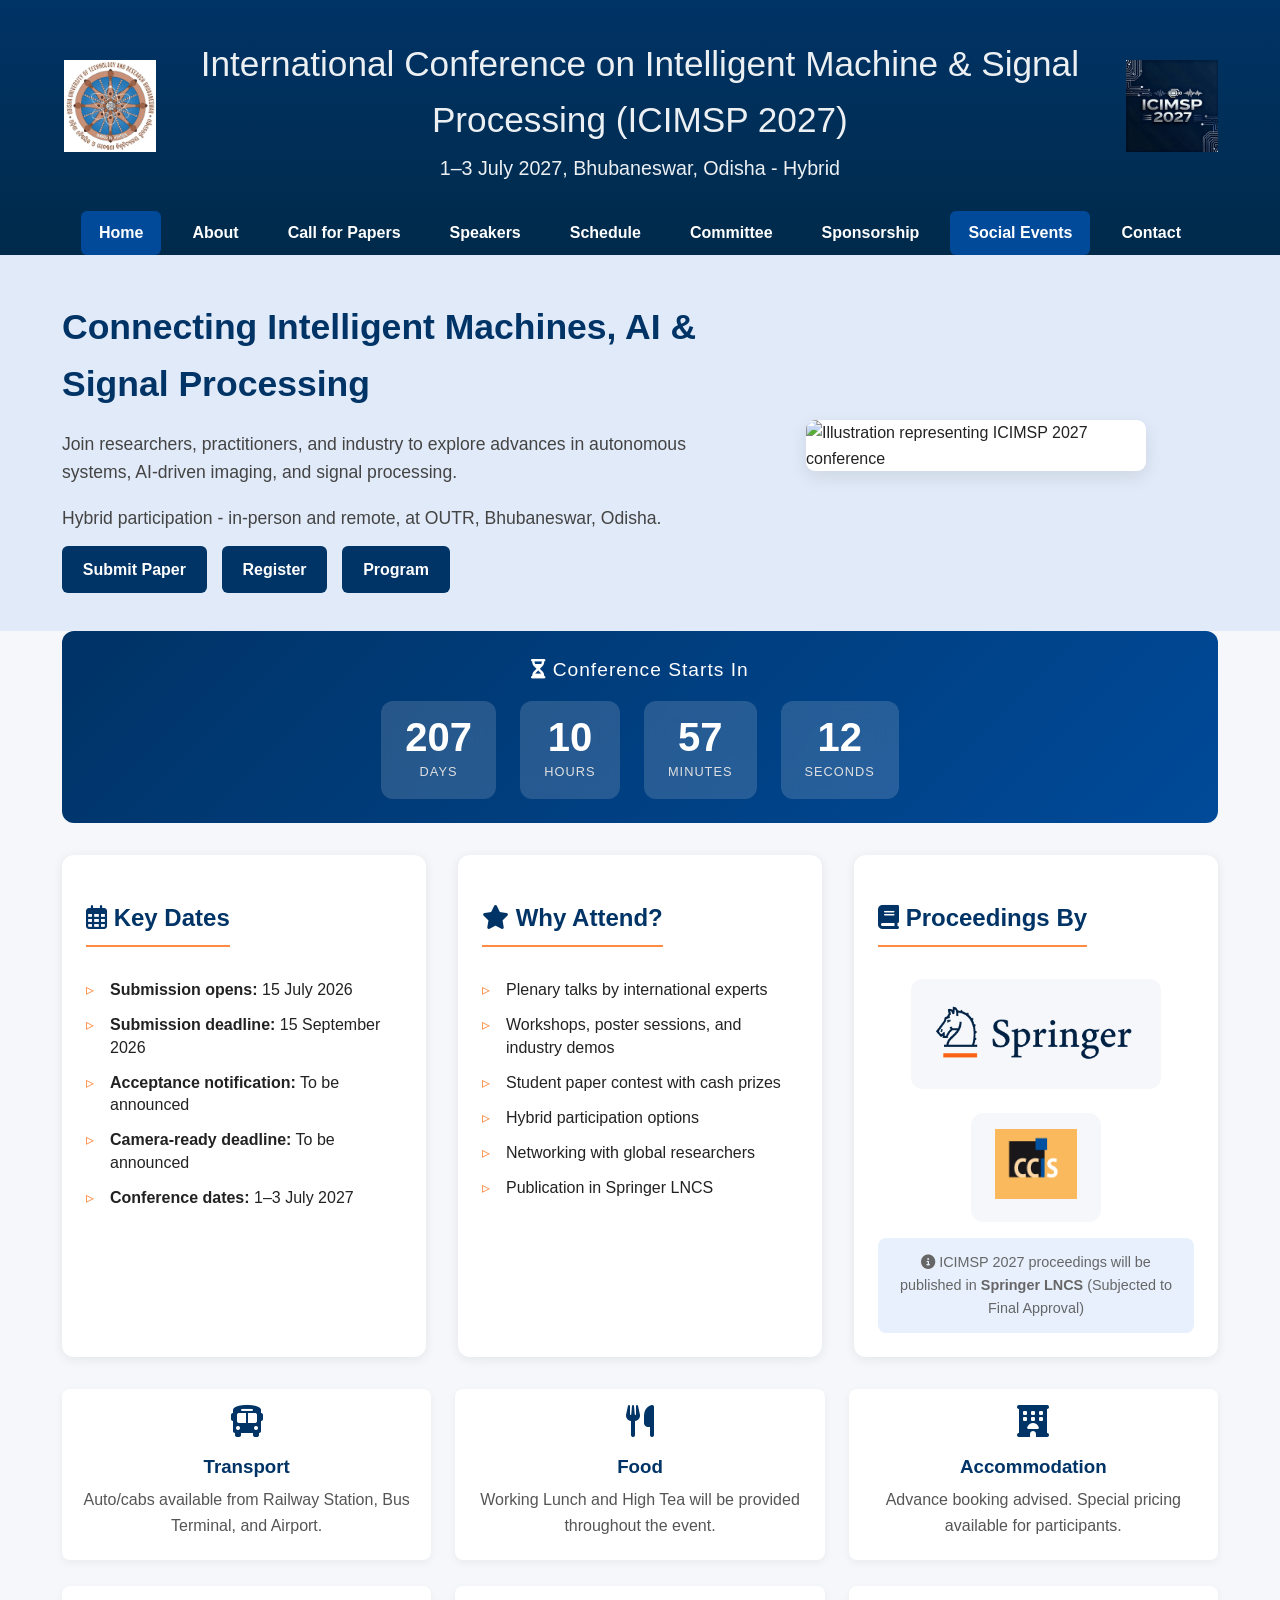
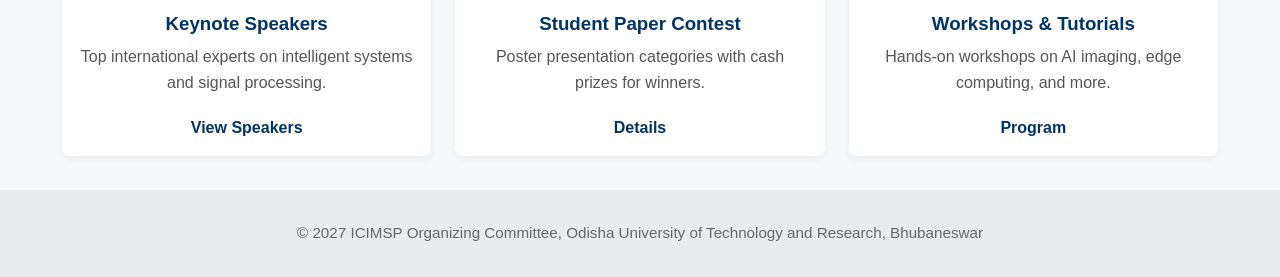
==== commit 8b70690c: "Add files via upload" ====
--- a/index.html
+++ b/index.html
@@ -233,6 +233,7 @@
       <li><a href="schedule.html">Schedule</a></li>
       <li><a href="committee.html">Committee</a></li>
       <li><a href="sponsorship.html">Sponsorship</a></li>
+      <li><a href="social-events.html" class="active">Social Events</a></li>
       <li><a href="contact.html">Contact</a></li>
     </ul>
   </nav>
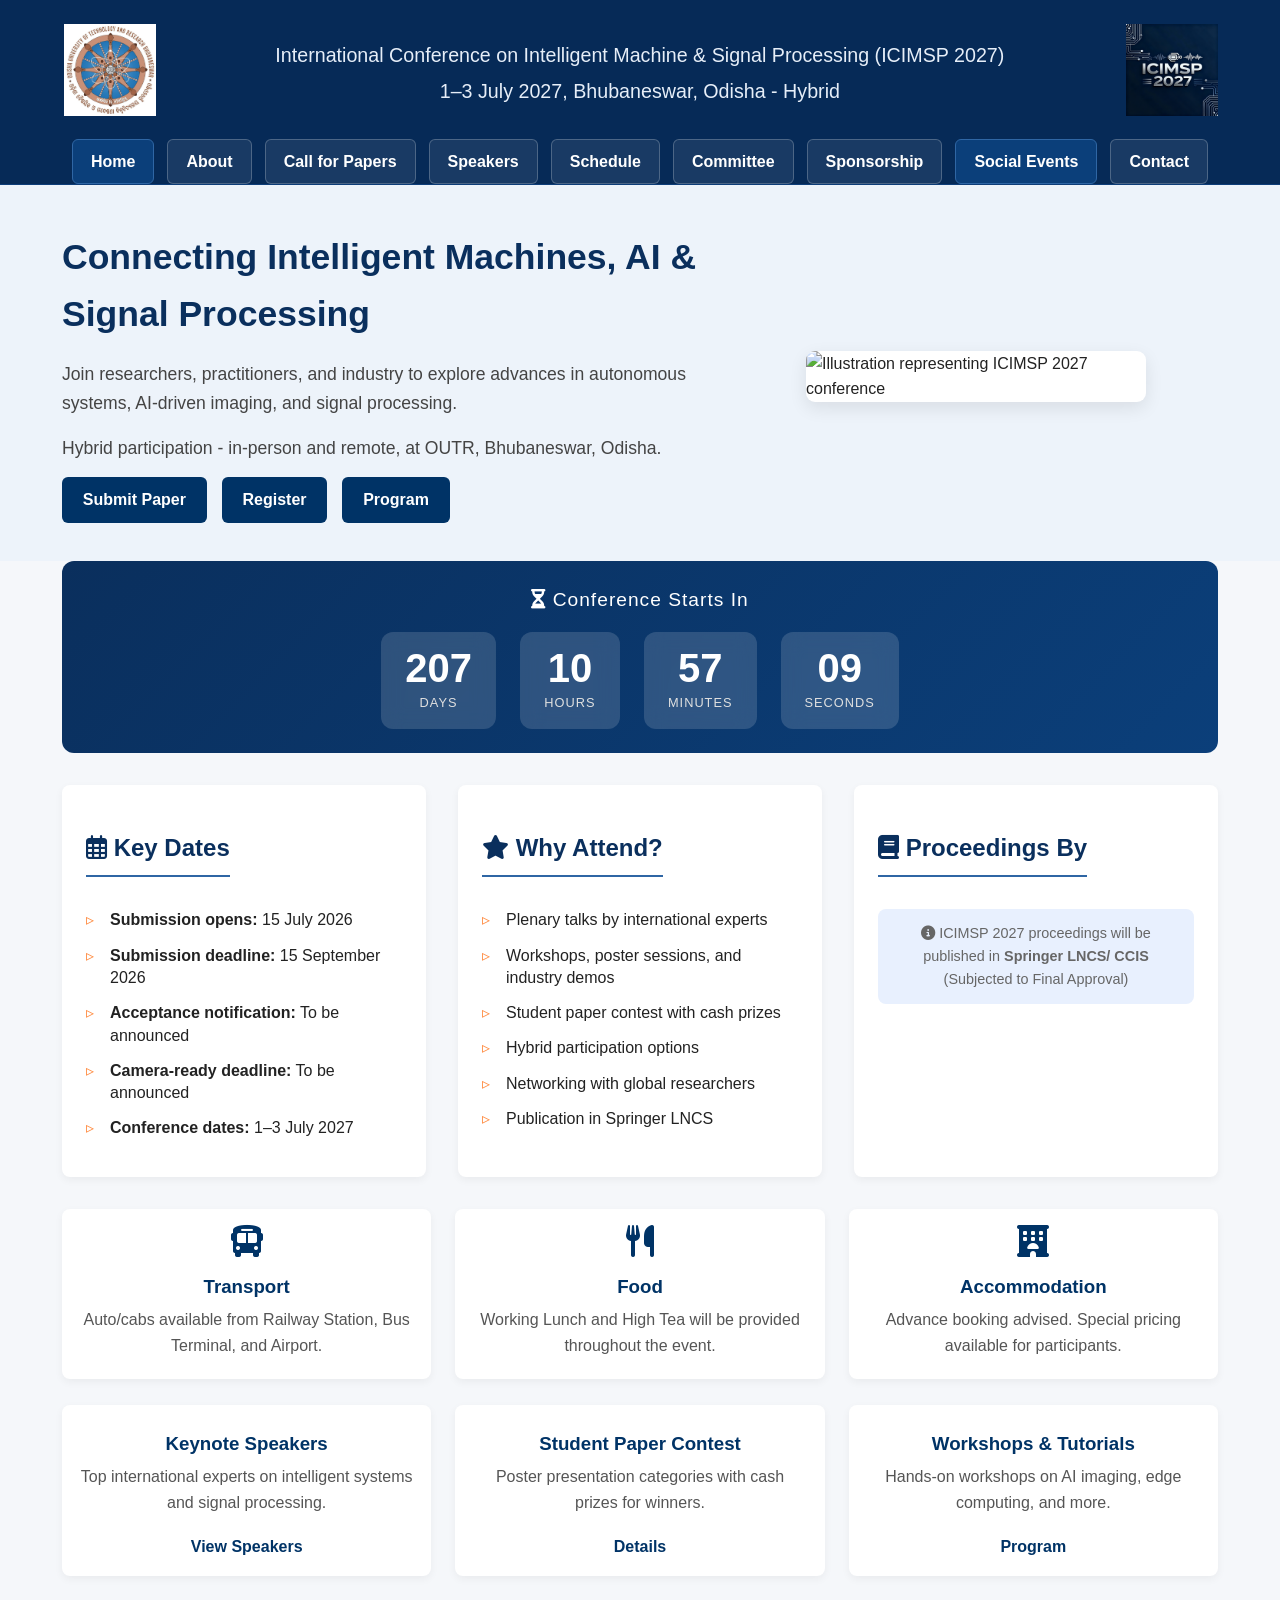
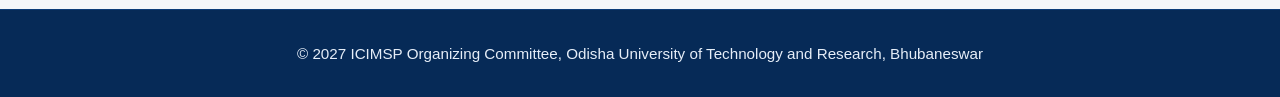
==== commit 34040a91: "Add files via upload" ====
--- a/index.html
+++ b/index.html
@@ -322,6 +322,7 @@
       <div class="info-card-custom">
         <h2><i class="fas fa-book"></i> Proceedings By</h2>
         <div class="proceedings-content">
+<!--  CCCCCCCCCCCCCCCCCCCCCCCCCCCCCCCCCCCCCCCCCC
           <div class="proceedings-logos">
             <a href="https://www.springer.com/series/7899" class="proceedings-link" target="_blank" rel="noopener noreferrer">
               <img src="images/springer.png" alt="Springer Logo" class="proceedings-img" loading="lazy" />
@@ -330,8 +331,9 @@
               <img src="images/ccis.png" alt="CCIS Logo" class="proceedings-img" loading="lazy" />
             </a>
           </div>
+-->
           <div class="proceedings-note">
-            <i class="fas fa-info-circle"></i> ICIMSP 2027 proceedings will be published in <strong>Springer LNCS</strong> (Subjected to Final Approval)
+            <i class="fas fa-info-circle"></i> ICIMSP 2027 proceedings will be published in <strong>Springer LNCS/ CCIS </strong> (Subjected to Final Approval)
           </div>
         </div>
       </div>
--- a/css/main.css
+++ b/css/main.css
@@ -34,13 +34,14 @@
 }
 
 /* ---------- Header & Navigation ---------- */
-header {
-  background: linear-gradient(180deg, #003366, #002a4a);
-  color: #fff;
-  padding: 24px 0 0 0;
-  box-shadow: 0 2px 8px rgba(0,0,0,0.08);
-  text-align: center;
-}
+header {
+  background: #062a57;
+  color: #ffffff;
+  padding: 24px 0 0 0;
+  border-bottom: 1px solid #0d3d79;
+  box-shadow: 0 2px 8px rgba(0,0,0,0.12);
+  text-align: center;
+}
 .header-inner {
   display: flex;
   justify-content: space-between;
@@ -53,18 +54,25 @@
 .logo-left img.logo-large { height: 92px; margin-left: 2px; }
 .logo-right img.logo-large { height: 92px; margin-left: 2px; }
 .header-center { flex: 2 1 340px; min-width: 330px; padding: 8px 0; }
-.header-center h1 {
-  margin: 0 0 2px 0;
-  font-size: 2.1rem;
-  font-weight: 700;
-  letter-spacing: 1.2px;
-}
-.header-center p {
-  font-size: 1.23rem;
-  font-weight: 500;
-  margin: 4px 0;
-  opacity: 0.93;
-}
+.header-center h1 {
+  margin: 0 0 2px 0;
+  font-size: 2.1rem;
+  font-weight: 700;
+  letter-spacing: 1.2px;
+  color: #ffffff;
+}
+.header-center p {
+  font-size: 1.23rem;
+  font-weight: 500;
+  margin: 4px 0;
+  opacity: 1;
+  color: #e6eef8;
+}
+/* Normalize home header inline font override */
+.header-center p:first-child {
+  font-size: 1.23rem !important;
+  font-weight: 500 !important;
+}
 
 /* ---------- Navigation Menu ---------- */
 nav[aria-label="Main navigation"] { margin-top: 15px; }
@@ -77,31 +85,34 @@
   padding: 0;
   flex-wrap: wrap;
 }
-.main-nav a {
-  color: #fff;
-  background: transparent;
-  text-decoration: none;
-  font-weight: 600;
-  padding: 9px 18px;
-  border-radius: 6px;
-  display: inline-block;
-  transition: background 0.2s, color 0.2s;
-}
-.main-nav a.active, .main-nav a:hover, .main-nav a:focus {
-  background: #004a99;
-  outline: none;
-}
+.main-nav a {
+  color: #ffffff;
+  background: rgba(255,255,255,0.08);
+  text-decoration: none;
+  font-weight: 600;
+  padding: 9px 18px;
+  border-radius: 6px;
+  display: inline-block;
+  border: 1px solid rgba(255,255,255,0.22);
+  transition: background 0.2s, color 0.2s, border-color 0.2s;
+}
+.main-nav a.active, .main-nav a:hover, .main-nav a:focus {
+  background: #0b3f7a;
+  color: #ffffff;
+  border-color: #2f66a4;
+  outline: none;
+}
 
 /* ---------- Dropdown / Submenu Styles (for Committee menu) ---------- */
 /* Mark dropdown parent */
 .main-nav .dropdown { position: relative; }
 
 /* Add caret indicator for dropdown parents */
-.main-nav .dropdown > a::after {
-  content: " ▾";
-  font-size: 0.9em;
-  margin-left: 0.25rem;
-}
+.main-nav .dropdown > a::after {
+  content: " ▼";
+  font-size: 0.9em;
+  margin-left: 0.25rem;
+}
 
 /* Submenu container */
 .main-nav .submenu {
@@ -145,9 +156,11 @@
 }
 
 /* Ensure keyboard users can see focus */
-.main-nav .dropdown:focus-within > a {
-  background: #004a99;
-}
+.main-nav .dropdown:focus-within > a {
+  background: #0b3f7a;
+  color: #ffffff;
+  border-color: #2f66a4;
+}
 
 /* Mobile / narrow screens: let submenu flow in-document */
 @media (max-width: 700px) {
@@ -165,17 +178,18 @@
     display: block;
   }
   /* make submenu links match nav style on mobile */
-  .main-nav .submenu li a {
-    color: #fff;
-    padding-left: 1.6rem;
-    background: transparent;
-    font-weight: 600;
-  }
-  .main-nav .submenu li a:hover,
-  .main-nav .submenu li a:focus {
-    background: rgba(255,255,255,0.06);
-  }
-}
+  .main-nav .submenu li a {
+    color: #ffffff;
+    padding-left: 1.6rem;
+    background: rgba(255,255,255,0.08);
+    border: 1px solid rgba(255,255,255,0.22);
+    font-weight: 600;
+  }
+  .main-nav .submenu li a:hover,
+  .main-nav .submenu li a:focus {
+    background: #0b3f7a;
+  }
+}
 
 /* ---------- Hero Section ---------- */
 .hero {
@@ -360,14 +374,15 @@
 button[type="submit"] { max-width: 160px; cursor: pointer; }
 
 /* ---------- Footer ---------- */
-footer {
-  text-align: center;
-  padding: 1rem 7px;
-  font-size: 0.95rem;
-  color: #666;
-  background: #e9ecef;
-  margin-top: 2.1rem;
-}
+footer {
+  text-align: center;
+  padding: 1rem 7px;
+  font-size: 0.95rem;
+  color: #e6eef8;
+  background: #062a57;
+  border-top: 1px solid #0d3d79;
+  margin-top: 2.1rem;
+}
 
 /* ---------- Responsive Adjustments ---------- */
 @media (max-width: 1250px) {
@@ -505,7 +520,130 @@
   font-size: 0.97rem;
 }
 
-.committee-card .info strong {
-  color: #003366;
-  font-size: 1rem;
-}
+.committee-card .info strong {
+  color: #003366;
+  font-size: 1rem;
+}
+
+/* ---------- Home consistency overrides ---------- */
+.hero {
+  background: #edf3fa;
+}
+.hero-text h2 {
+  color: #0a2f5d;
+}
+.hero-buttons .btn.secondary,
+.hero-buttons .btn.tertiary {
+  border: 1px solid #2f66a4;
+  background: #0b3f7a;
+  color: #ffffff;
+  text-decoration: none;
+}
+.info-card-custom {
+  border-radius: 8px !important;
+  box-shadow: 0 3px 8px rgba(0,0,0,0.05) !important;
+}
+.info-card-custom h2 {
+  color: #0a2f5d !important;
+  border-bottom: 2px solid #2f66a4 !important;
+}
+.countdown-container {
+  background: linear-gradient(135deg, #0a2f5d, #0b3f7a) !important;
+}
+
+/* ---------- Committee page layout fix ---------- */
+.committee-hero {
+  background: #edf3fa;
+  border: 1px solid #d4e1ef;
+  border-radius: 8px;
+  padding: 1rem 1.2rem;
+  margin: 1rem 0 1.6rem;
+  text-align: center;
+  color: #0a2f5d;
+}
+.section-title {
+  color: #0a2f5d;
+  margin: 1.8rem 0 1rem;
+}
+.grid-3cols {
+  display: grid;
+  grid-template-columns: repeat(3, minmax(0, 1fr));
+  gap: 1rem;
+  align-items: start;
+  margin-bottom: 1rem;
+}
+.grid-2cols {
+  display: grid;
+  grid-template-columns: repeat(2, minmax(0, 1fr));
+  gap: 1rem;
+  align-items: start;
+}
+.committee-card-item,
+.advisory-card {
+  background: #ffffff;
+  border: 1px solid #dbe6f2;
+  border-radius: 8px;
+  box-shadow: 0 3px 8px rgba(0,0,0,0.05);
+  overflow: hidden;
+}
+.committee-card-header,
+.advisory-card-header {
+  background: #f2f7fd;
+  border-bottom: 1px solid #dbe6f2;
+  padding: 0.7rem 0.9rem;
+}
+.committee-card-header h2,
+.advisory-card-header h3 {
+  margin: 0;
+  font-size: 1rem;
+  color: #0a2f5d;
+}
+.committee-card-body,
+.advisory-card-body {
+  padding: 0.85rem 0.95rem;
+}
+.committee-list {
+  margin: 0;
+  padding-left: 1.2rem;
+}
+.committee-list li {
+  margin-bottom: 0.42rem;
+}
+.person-card {
+  display: grid;
+  grid-template-columns: 78px 1fr;
+  gap: 0.65rem;
+  align-items: start;
+  margin-bottom: 0.65rem;
+}
+.person-photo {
+  width: 75px;
+  height: 85px;
+  object-fit: cover;
+  border-radius: 6px;
+  background: #dde6f0;
+}
+.person-info {
+  font-size: 0.95rem;
+  line-height: 1.45;
+}
+.update-note,
+.footer-note {
+  background: #edf3fa;
+  border: 1px solid #d4e1ef;
+  color: #2c4560;
+  border-radius: 8px;
+  padding: 0.7rem 0.9rem;
+  margin-top: 0.8rem;
+}
+@media (max-width: 1024px) {
+  .grid-3cols {
+    grid-template-columns: repeat(2, minmax(0, 1fr));
+  }
+}
+@media (max-width: 760px) {
+  .grid-3cols,
+  .grid-2cols {
+    grid-template-columns: 1fr;
+  }
+}
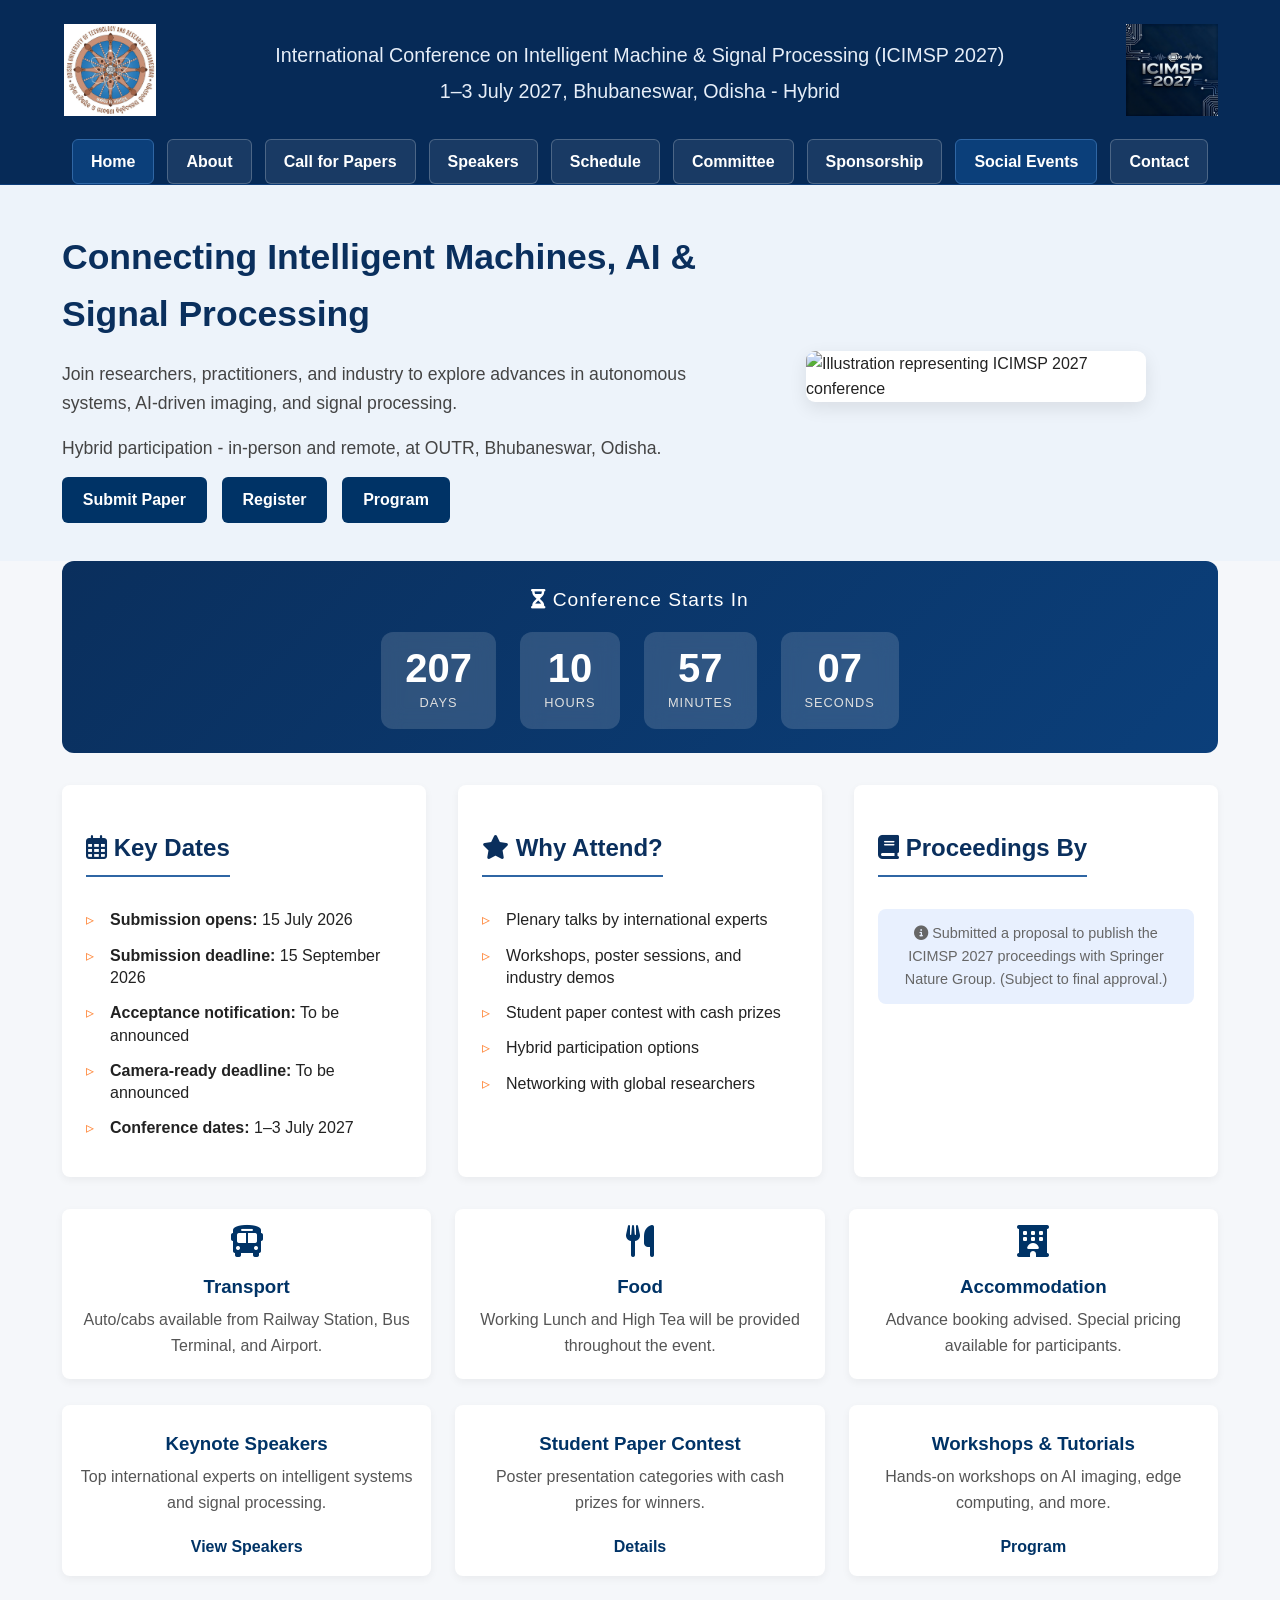
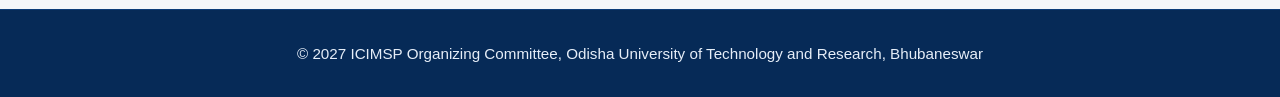
==== commit cdc99add: "Add files via upload" ====
--- a/index.html
+++ b/index.html
@@ -314,8 +314,7 @@
           <li>Student paper contest with cash prizes</li>
           <li>Hybrid participation options</li>
           <li>Networking with global researchers</li>
-          <li>Publication in Springer LNCS</li>
-        </ul>
+          </ul>
       </div>
 
       <!-- Proceedings By Column -->
@@ -333,7 +332,7 @@
           </div>
 -->
           <div class="proceedings-note">
-            <i class="fas fa-info-circle"></i> ICIMSP 2027 proceedings will be published in <strong>Springer LNCS/ CCIS </strong> (Subjected to Final Approval)
+            <i class="fas fa-info-circle"></i> Submitted a proposal to publish the ICIMSP 2027 proceedings with Springer Nature Group. (Subject to final approval.)
           </div>
         </div>
       </div>
